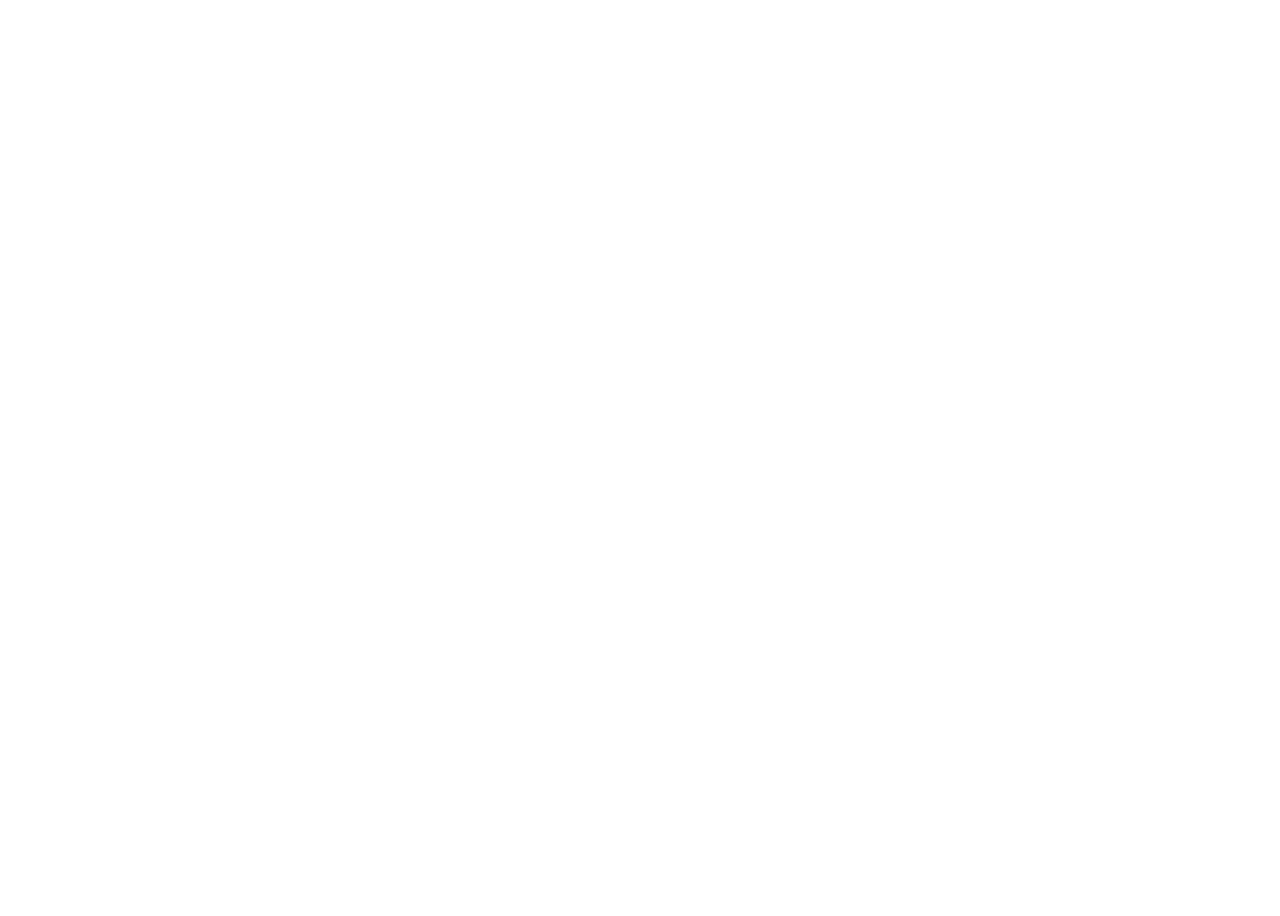
==== calendar/index.html @ 5d3e421b "Added initial calendar" ====
<!DOCTYPE html>
<html>
<head>
<meta charset="UTF-8">
<meta name="viewport" content="width=device-width"> 
<link rel="stylesheet" type="text/css" href="styles/calendar.css">
<title>Calendar</title>
</head>

<body onclick="monthDeselect()">
<svg class="calendar"></svg>
<div id="tooltip"></div>

<script src="scripts/d3.v4.min.js"></script>
<script src="scripts/calendar.js"></script>
</body>
</html>
---- calendar/styles/calendar.css ----
body {
    min-height: 100vh;
    display: flex;
    flex-direction: column;
}

main {
    display: flex;
    flex-direction: column;
}

h1, h2, h3, h4 {
    text-align: center;
}

p {
    text-align: justify;
    text-justify: inter-word;
    margin: 0px 10%;
}

footer {
    text-align: center;
}

svg {
    align-self: center;
    margin-bottom: 50px;
}


rect.bordered {
    stroke: #E6E6E6;
    stroke-width: 2px;
}

rect.month:hover {
    fill: #ffff80 !important;
}

rect.month:active {
    fill: #ffffc0 !important;
}

rect.month.selected {
    fill: #ffff00 !important;
}

text.mono {
    font-size: 9pt;
    font-family: sans-serif;
    fill: #000;
}


#tooltip {
  background-color: rgba(190, 190, 190, 0.8);
  border-radius: 5px;
  height: 40px;
  opacity: 0;
  pointer-events: none;
  position: absolute;
  width: 110px;
  text-align: center;
}
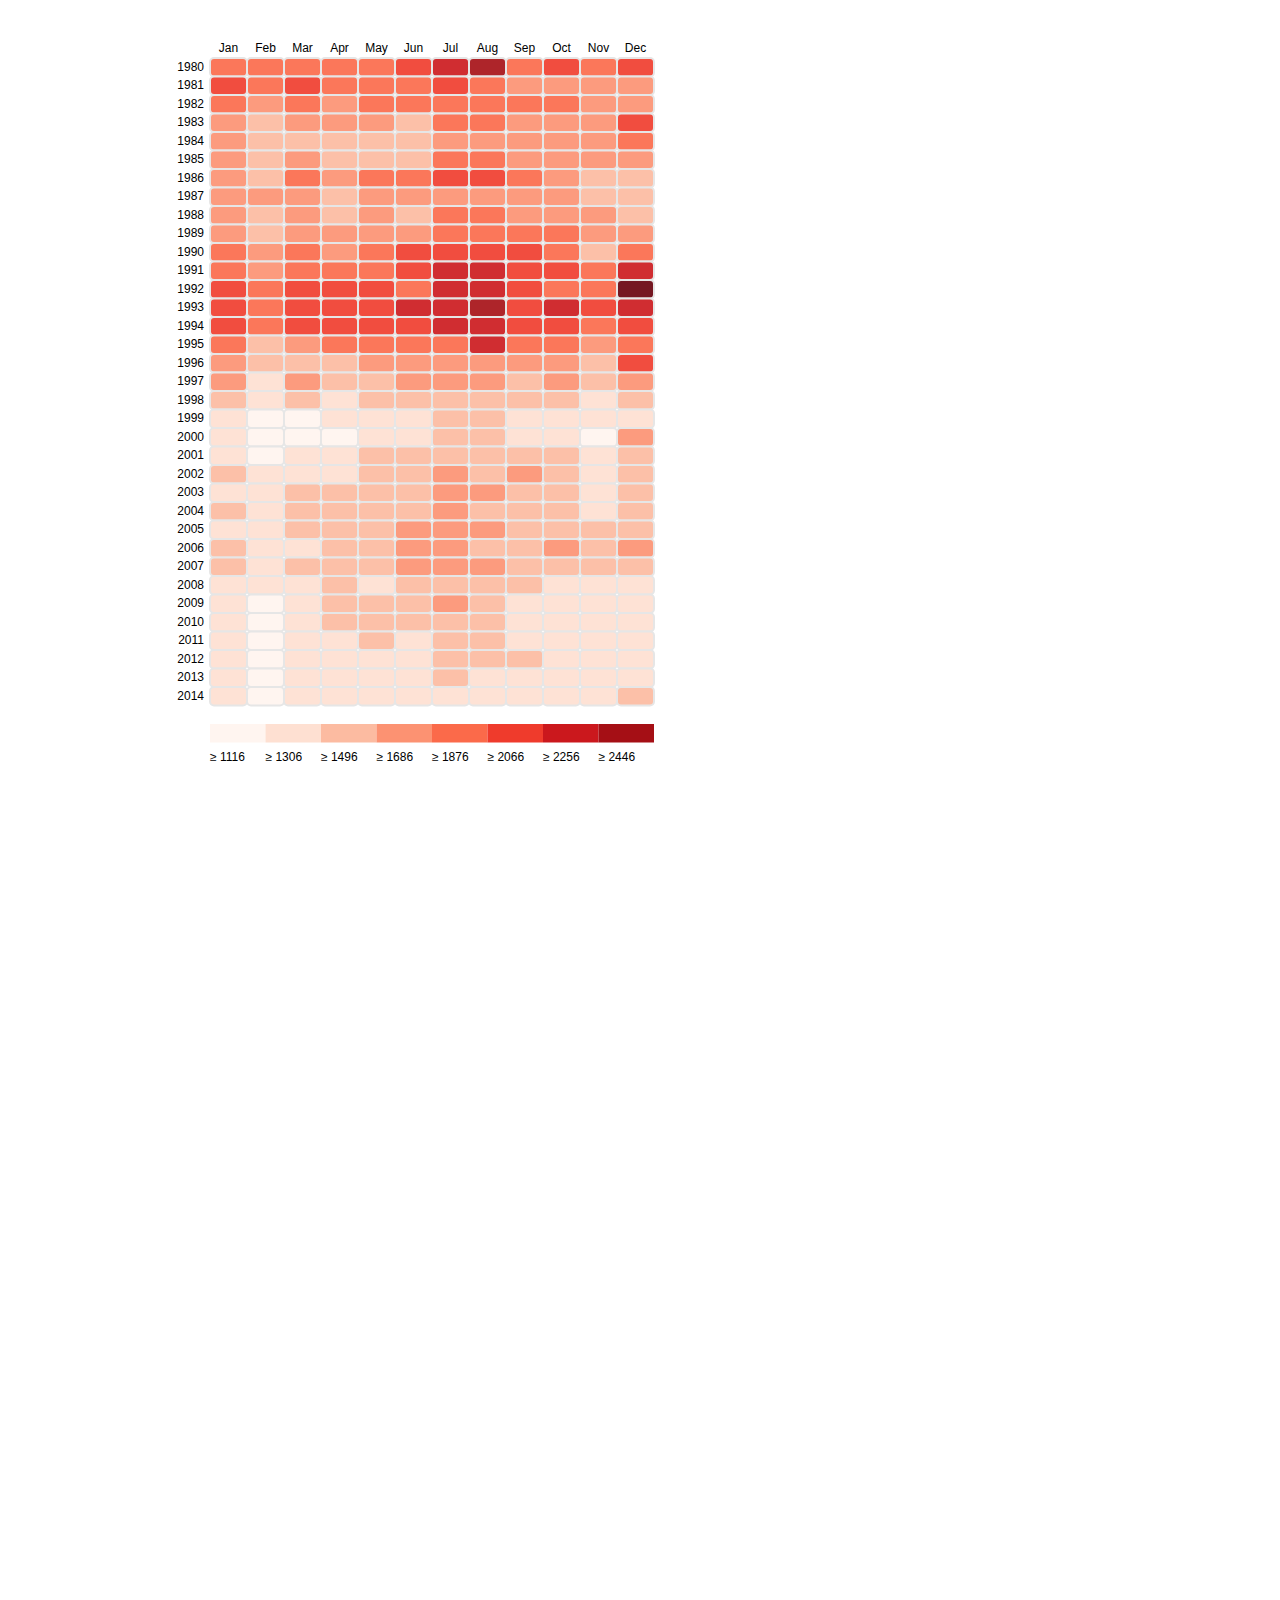
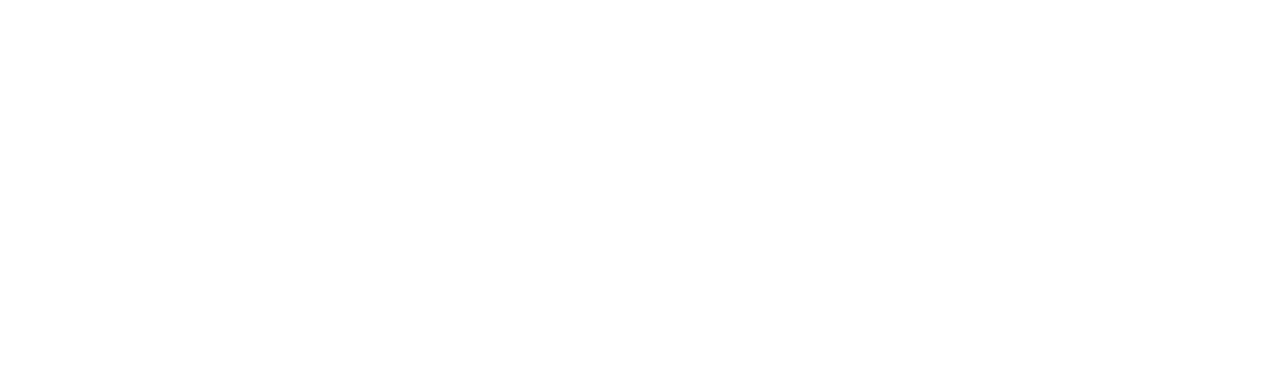
==== commit 052d8cad: "Conncected chord and calendar" ====
--- a/calendar/index.html
+++ b/calendar/index.html
@@ -6,12 +6,29 @@
 <link rel="stylesheet" type="text/css" href="styles/calendar.css">
 <title>Calendar</title>
 </head>
+<style>
+
+body {
+  font: 10px sans-serif;
+}
+
+.group-tick line {
+  stroke: #000;
+}
+
+.ribbons {
+  fill-opacity: 0.67;
+}
+
+</style>
+
 
 <body onclick="monthDeselect()">
 <svg class="calendar"></svg>
 <div id="tooltip"></div>
 
 <script src="scripts/d3.v4.min.js"></script>
+<script src="./scripts/chord.js"></script>
 <script src="scripts/calendar.js"></script>
 </body>
 </html>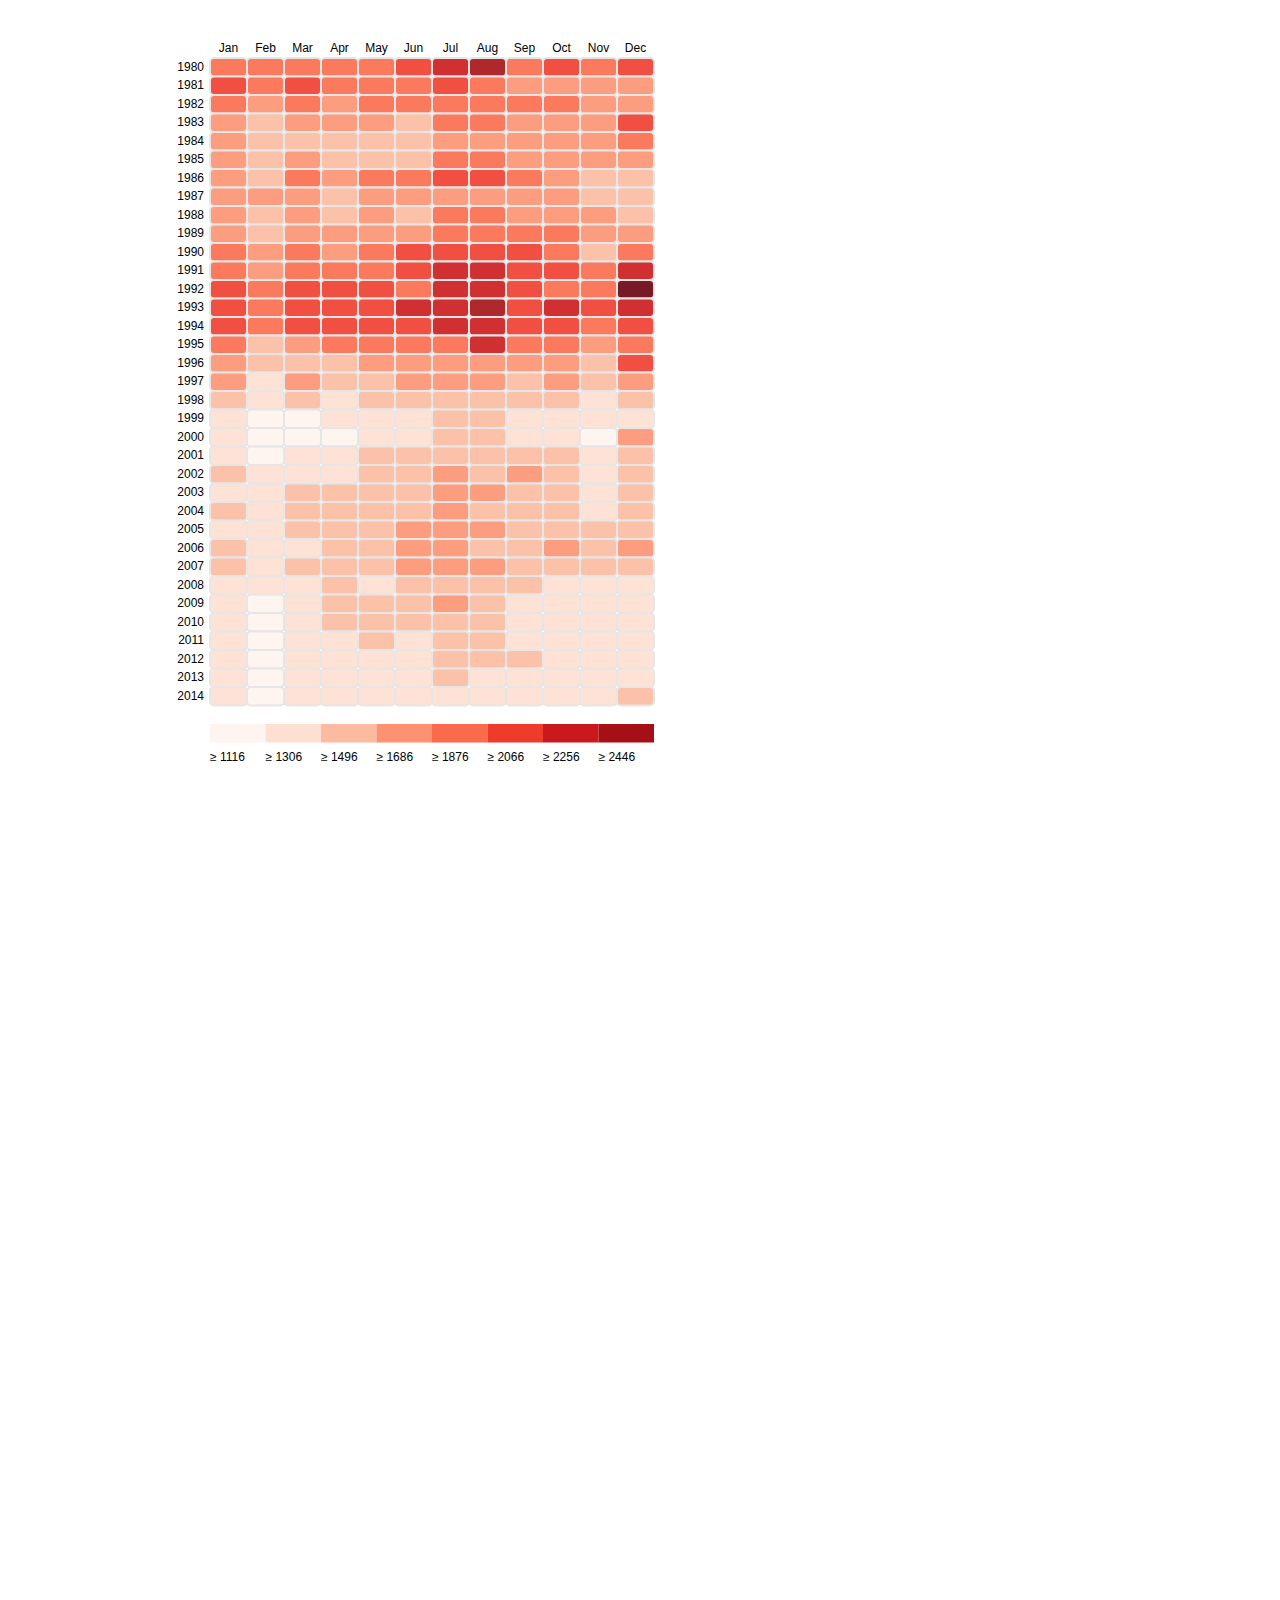
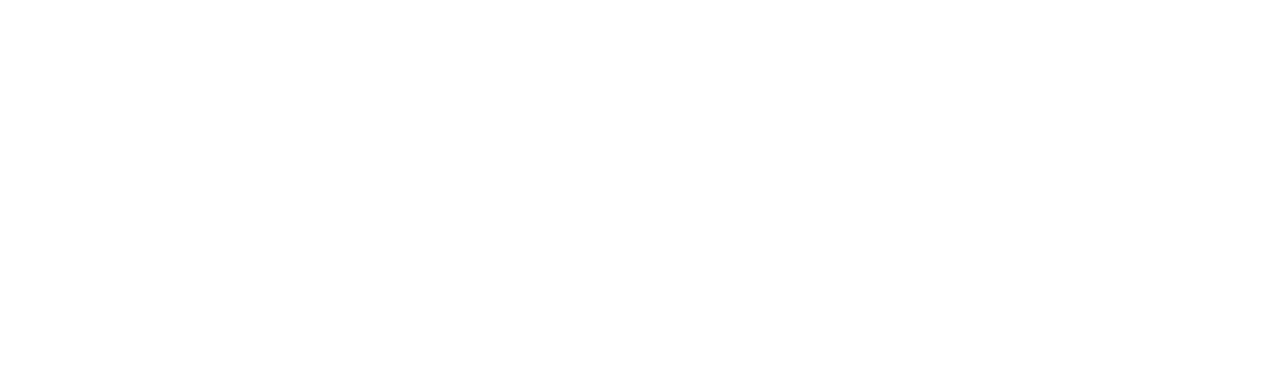
==== commit bb09752a: "Updated chord tooltip" ====
--- a/calendar/index.html
+++ b/calendar/index.html
@@ -6,22 +6,6 @@
 <link rel="stylesheet" type="text/css" href="styles/calendar.css">
 <title>Calendar</title>
 </head>
-<style>
-
-body {
-  font: 10px sans-serif;
-}
-
-.group-tick line {
-  stroke: #000;
-}
-
-.ribbons {
-  fill-opacity: 0.67;
-}
-
-</style>
-
 
 <body onclick="monthDeselect()">
 <svg class="calendar"></svg>
--- a/calendar/styles/calendar.css
+++ b/calendar/styles/calendar.css
@@ -60,6 +60,14 @@
   opacity: 0;
   pointer-events: none;
   position: absolute;
-  width: 110px;
+  padding: 10px;
   text-align: center;
+}
+
+.group-tick line {
+  stroke: #000;
+}
+
+.ribbons {
+  fill-opacity: 0.67;
 }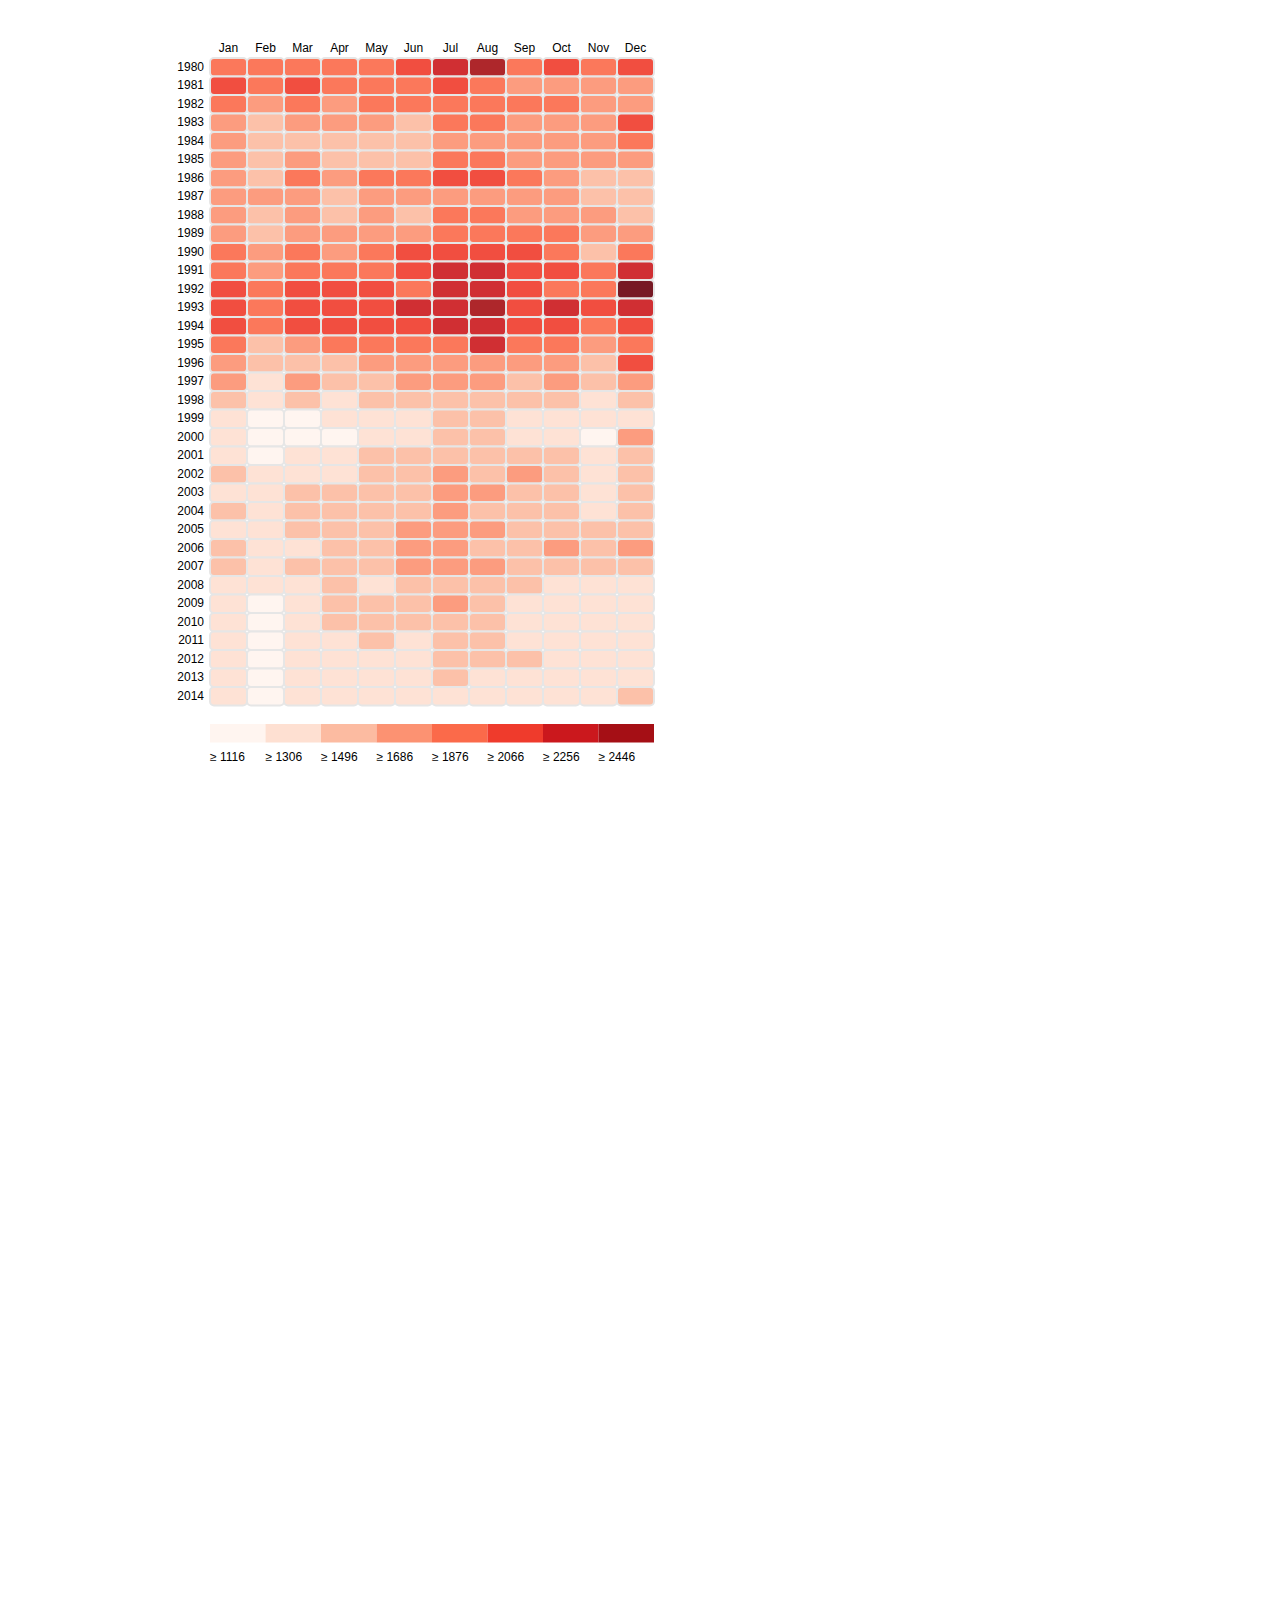
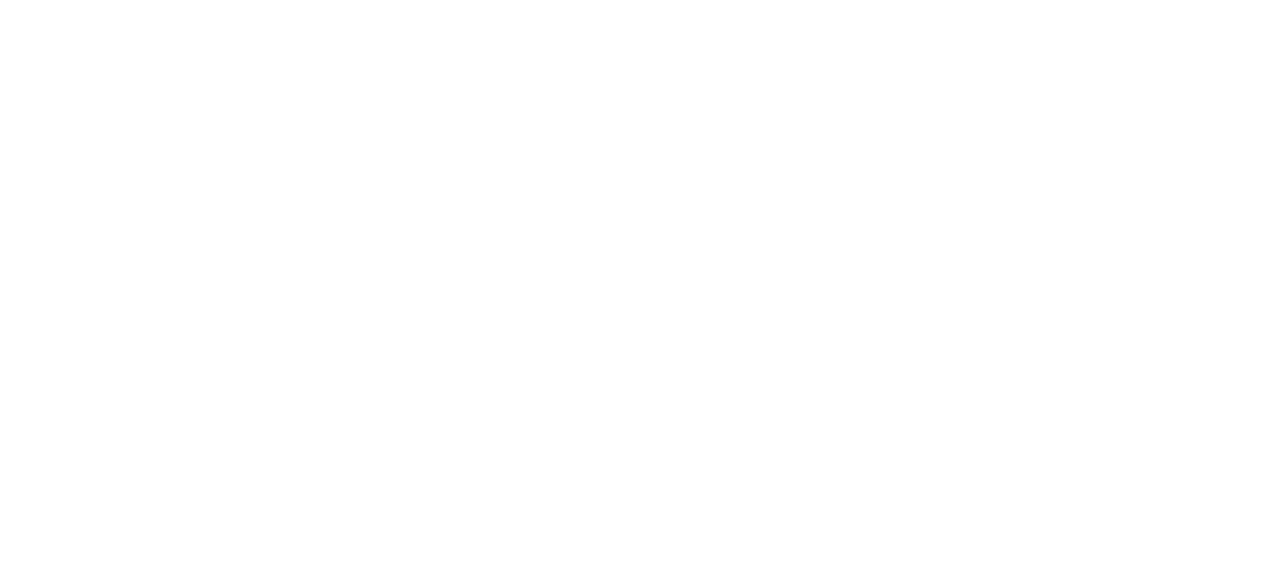
==== commit f4b3c300: "Merge branch 'master' of https://github.com/avsitu/ecs163-final-project" ====
--- a/calendar/index.html
+++ b/calendar/index.html
@@ -10,9 +10,12 @@
 <body onclick="monthDeselect()">
 <svg class="calendar"></svg>
 <div id="tooltip"></div>
+<svg class ='pc'></svg>
 
 <script src="scripts/d3.v4.min.js"></script>
 <script src="./scripts/chord.js"></script>
+<script src="script/pc.js"></script>
 <script src="scripts/calendar.js"></script>
+
 </body>
 </html>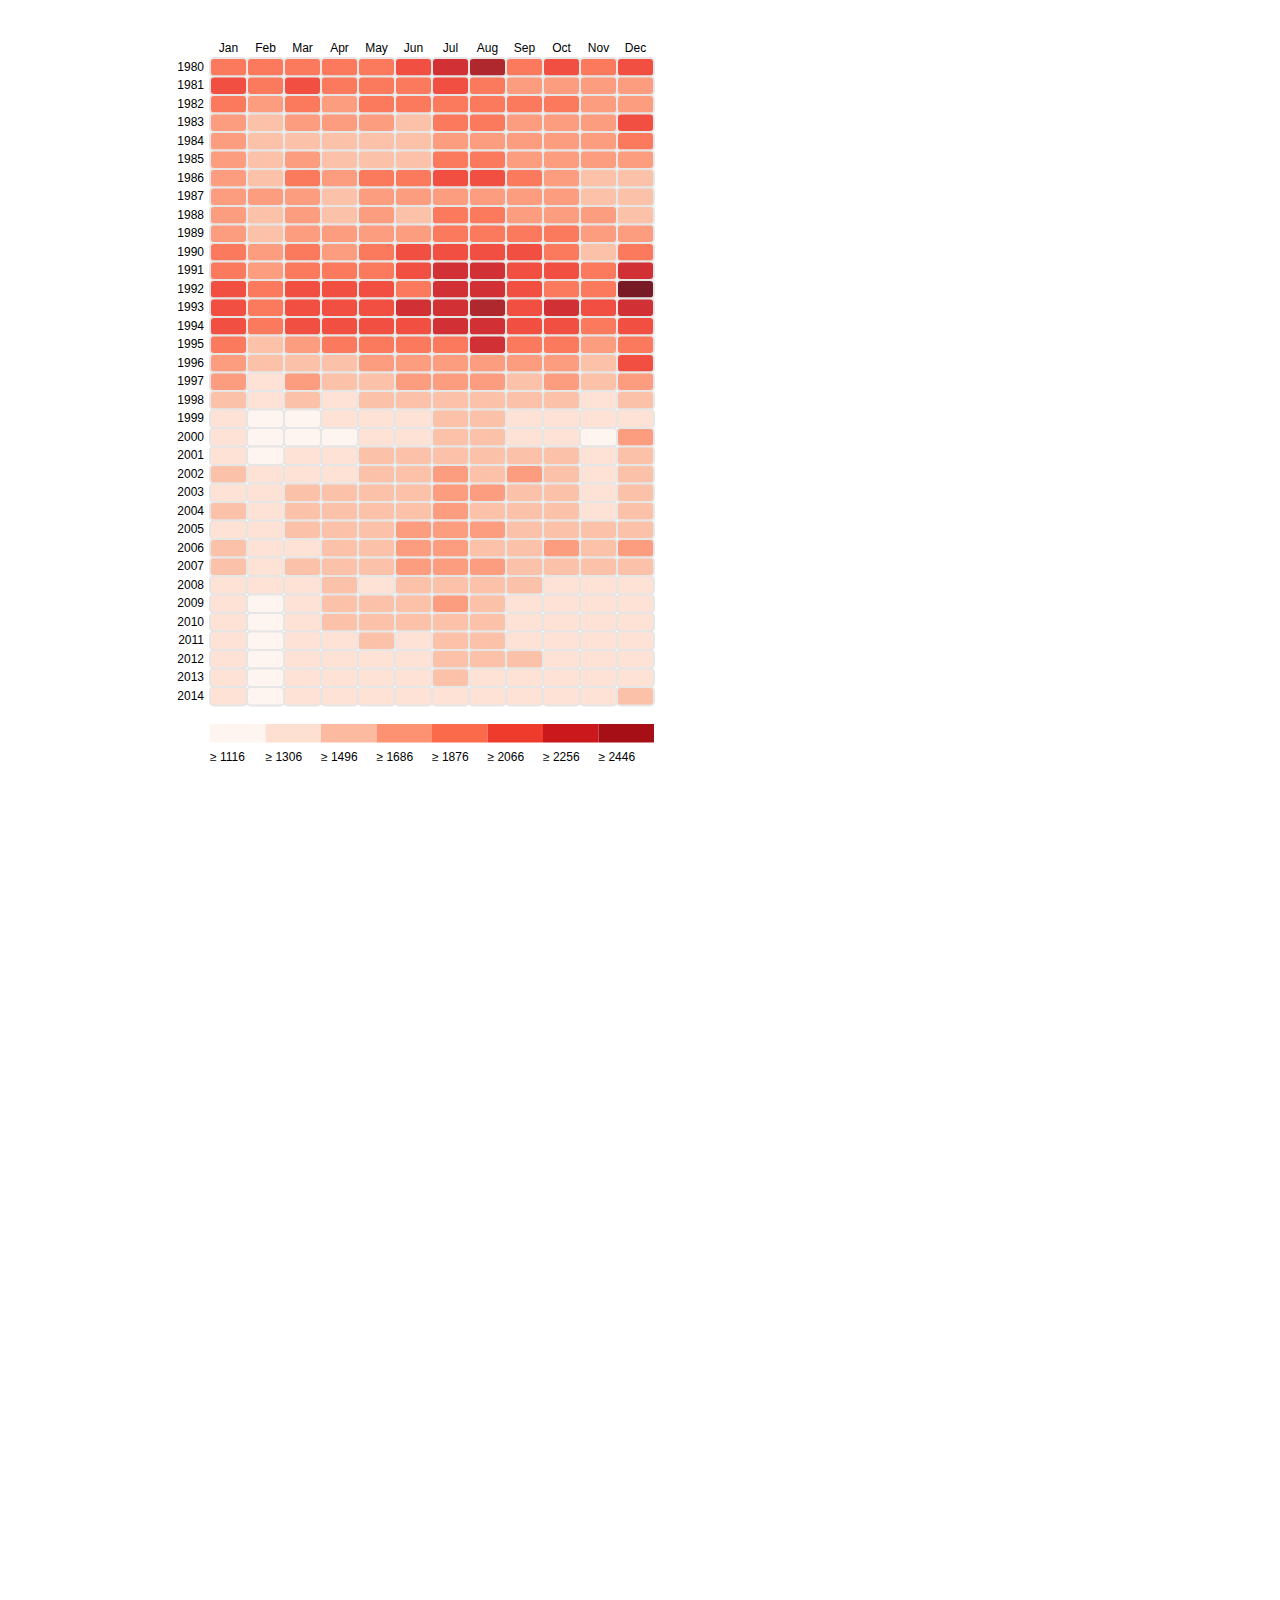
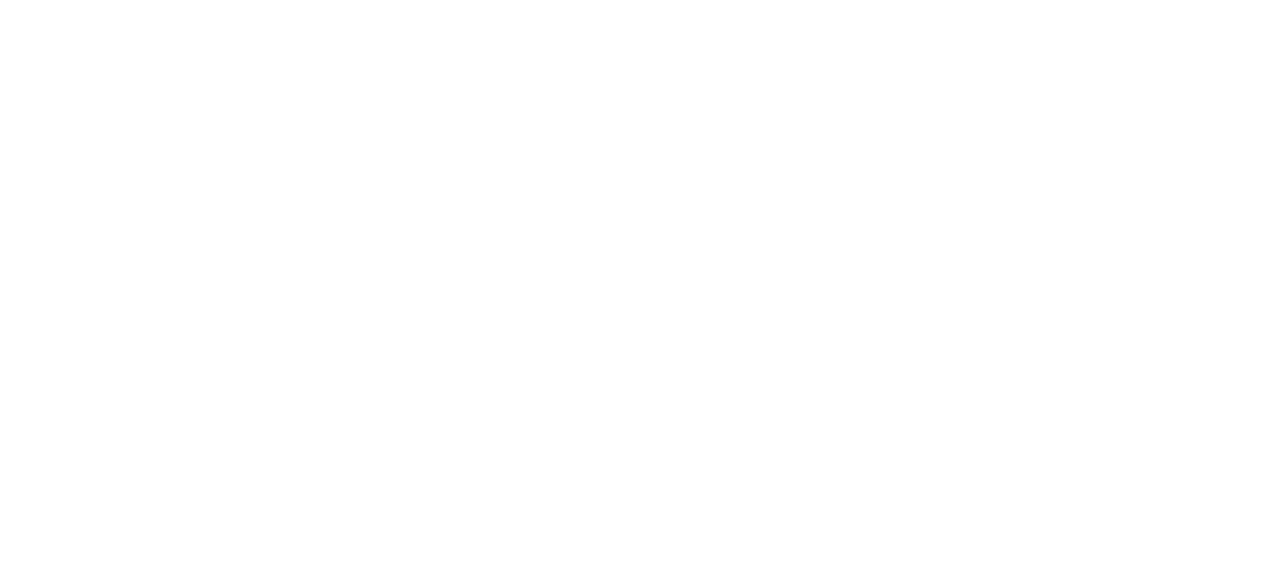
==== commit ff72f41a: "Chord optimizations" ====
--- a/calendar/index.html
+++ b/calendar/index.html
@@ -7,14 +7,14 @@
 <title>Calendar</title>
 </head>
 
-<body onclick="monthDeselect()">
+<body onclick="monthDeselect(true)">
 <svg class="calendar"></svg>
 <div id="tooltip"></div>
 <svg class ='pc'></svg>
 
 <script src="scripts/d3.v4.min.js"></script>
 <script src="./scripts/chord.js"></script>
-<script src="script/pc.js"></script>
+<script src="scripts/pc.js"></script>
 <script src="scripts/calendar.js"></script>
 
 </body>
--- a/calendar/styles/calendar.css
+++ b/calendar/styles/calendar.css
@@ -60,7 +60,7 @@
   opacity: 0;
   pointer-events: none;
   position: absolute;
-  padding: 10px;
+  padding: 5px 10px;
   text-align: center;
 }
 
